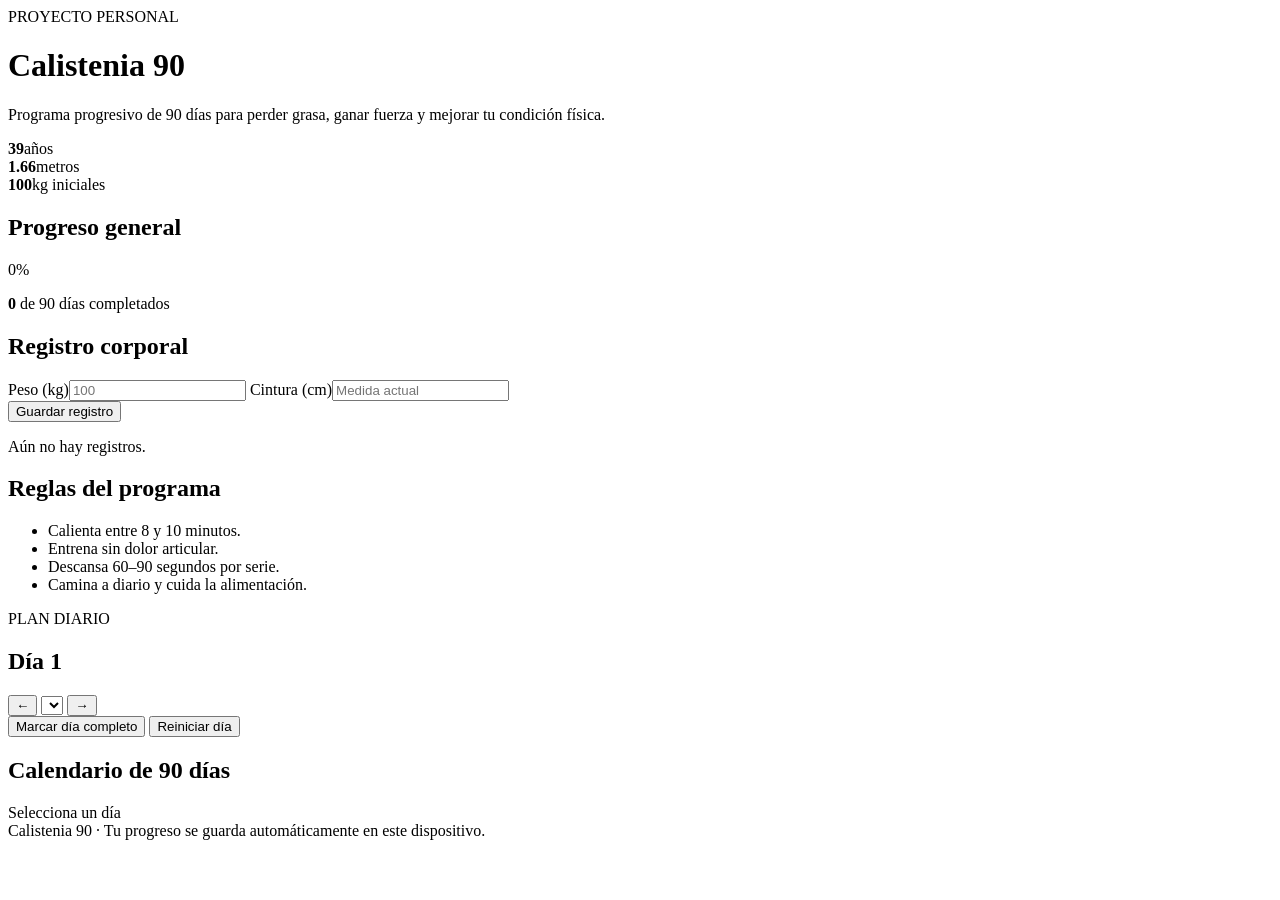
==== calistenia/index.html @ ebe4aa02 "Publicar Calistenia 90 web" ====
<!doctype html>
<html lang="es">
<head>
  <meta charset="utf-8" />
  <meta name="viewport" content="width=device-width, initial-scale=1" />
  <meta name="theme-color" content="#111827" />
  <title>Calistenia 90 - Elmer</title>
  <link rel="stylesheet" href="styles.css" />
</head>
<body>
  <header class="hero">
    <div>
      <span class="eyebrow">PROYECTO PERSONAL</span>
      <h1>Calistenia 90</h1>
      <p>Programa progresivo de 90 días para perder grasa, ganar fuerza y mejorar tu condición física.</p>
    </div>
    <div class="profile-card">
      <div><strong>39</strong><span>años</span></div>
      <div><strong>1.66</strong><span>metros</span></div>
      <div><strong>100</strong><span>kg iniciales</span></div>
    </div>
  </header>

  <main>
    <section class="dashboard grid">
      <article class="card progress-card">
        <div class="card-head"><h2>Progreso general</h2><span id="phaseBadge" class="badge"></span></div>
        <div class="progress-ring" id="progressRing"><span id="progressPercent">0%</span></div>
        <p><strong id="completedDays">0</strong> de 90 días completados</p>
        <div class="bar"><span id="progressBar"></span></div>
      </article>

      <article class="card">
        <h2>Registro corporal</h2>
        <div class="form-grid">
          <label>Peso (kg)<input id="weightInput" type="number" step="0.1" placeholder="100" /></label>
          <label>Cintura (cm)<input id="waistInput" type="number" step="0.1" placeholder="Medida actual" /></label>
        </div>
        <button id="saveMetrics" class="primary">Guardar registro</button>
        <p id="lastMetrics" class="muted">Aún no hay registros.</p>
      </article>

      <article class="card tips">
        <h2>Reglas del programa</h2>
        <ul>
          <li>Calienta entre 8 y 10 minutos.</li>
          <li>Entrena sin dolor articular.</li>
          <li>Descansa 60–90 segundos por serie.</li>
          <li>Camina a diario y cuida la alimentación.</li>
        </ul>
      </article>
    </section>

    <section class="planner card">
      <div class="planner-head">
        <div>
          <span class="eyebrow">PLAN DIARIO</span>
          <h2 id="dayTitle">Día 1</h2>
          <p id="daySubtitle"></p>
        </div>
        <div class="day-nav">
          <button id="prevDay" aria-label="Día anterior">←</button>
          <select id="daySelect" aria-label="Seleccionar día"></select>
          <button id="nextDay" aria-label="Día siguiente">→</button>
        </div>
      </div>
      <div id="exerciseList" class="exercise-list"></div>
      <div class="day-actions">
        <button id="completeDay" class="primary">Marcar día completo</button>
        <button id="resetDay" class="secondary">Reiniciar día</button>
      </div>
    </section>

    <section class="card calendar-section">
      <div class="card-head"><h2>Calendario de 90 días</h2><span class="muted">Selecciona un día</span></div>
      <div id="calendar" class="calendar"></div>
    </section>
  </main>

  <dialog id="videoDialog">
    <button class="close" id="closeDialog">×</button>
    <h3 id="videoTitle"></h3>
    <div class="video-placeholder">
      <span>▶</span>
      <p>Video de referencia del ejercicio</p>
    </div>
    <p id="videoInstructions"></p>
    <a id="videoLink" class="primary link-button" target="_blank" rel="noopener">Buscar demostración en YouTube</a>
  </dialog>

  <footer>Calistenia 90 · Tu progreso se guarda automáticamente en este dispositivo.</footer>
  <script src="app.js"></script>
</body>
</html>
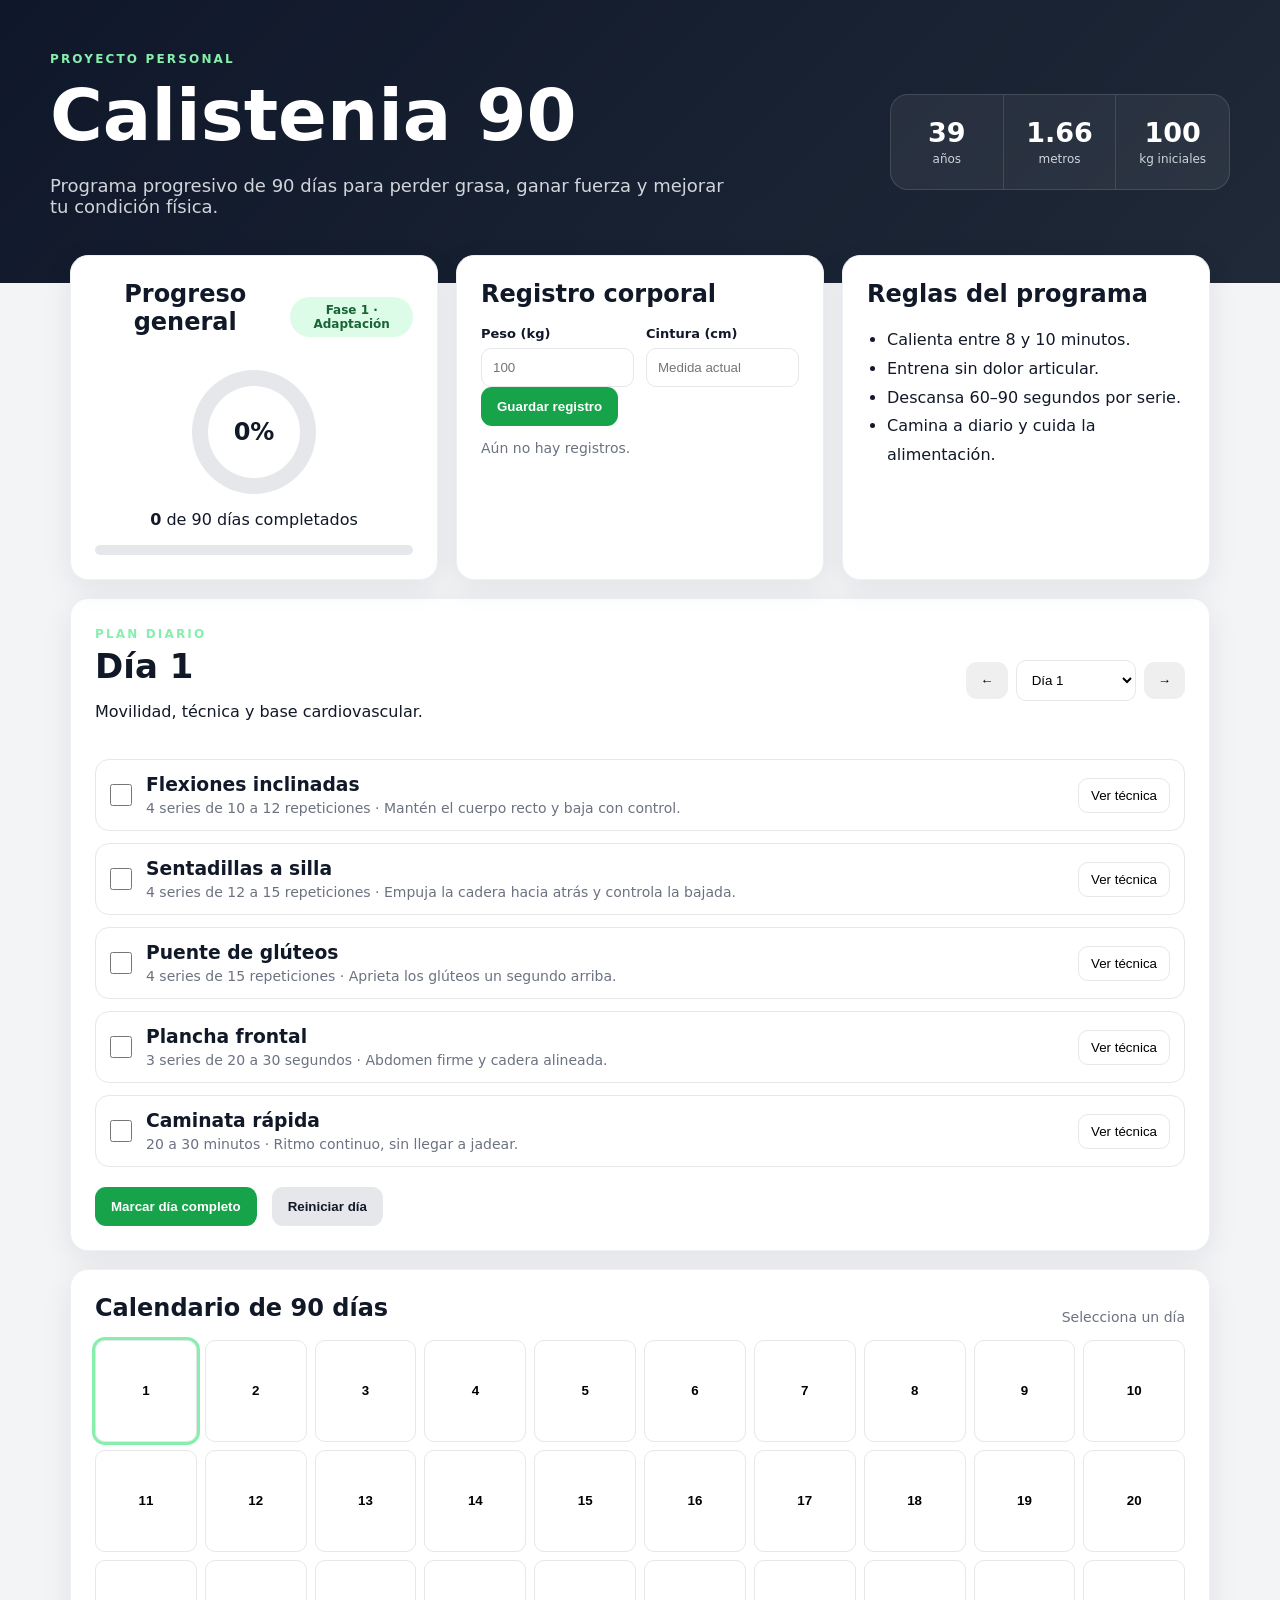
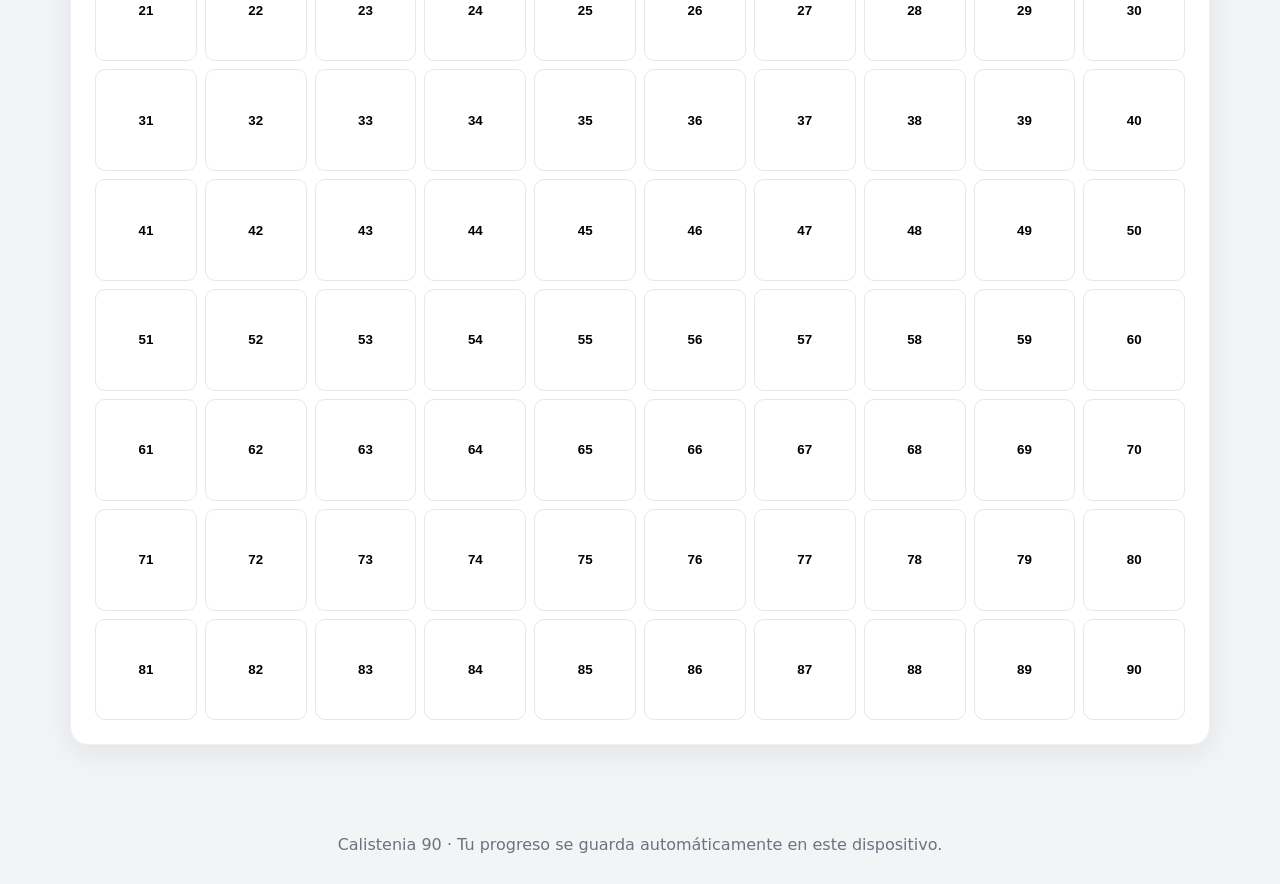
==== commit 358029ba: "Mejora reproductor de videos dentro de la página" ====
--- a/calistenia/index.html
+++ b/calistenia/index.html
@@ -78,14 +78,14 @@
   </main>
 
   <dialog id="videoDialog">
-    <button class="close" id="closeDialog">×</button>
+    <button class="close" id="closeDialog" aria-label="Cerrar video">×</button>
     <h3 id="videoTitle"></h3>
-    <div class="video-placeholder">
-      <span>▶</span>
-      <p>Video de referencia del ejercicio</p>
+    <div class="video-frame">
+      <iframe id="videoPlayer" title="Video de técnica del ejercicio" src="" loading="lazy" allow="accelerometer; autoplay; clipboard-write; encrypted-media; gyroscope; picture-in-picture; web-share" referrerpolicy="strict-origin-when-cross-origin" allowfullscreen></iframe>
     </div>
     <p id="videoInstructions"></p>
-    <a id="videoLink" class="primary link-button" target="_blank" rel="noopener">Buscar demostración en YouTube</a>
+    <p class="video-help">Reproduce el video aquí mismo y luego cierra esta ventana para continuar con tu rutina.</p>
+    <a id="videoLink" class="secondary link-button" target="_blank" rel="noopener">Abrir video en YouTube</a>
   </dialog>
 
   <footer>Calistenia 90 · Tu progreso se guarda automáticamente en este dispositivo.</footer>
--- a/calistenia/styles.css
+++ b/calistenia/styles.css
@@ -0,0 +1,8 @@
+:root{--bg:#f3f4f6;--card:#fff;--ink:#111827;--muted:#6b7280;--line:#e5e7eb;--accent:#16a34a;--accent2:#22c55e;--dark:#0f172a}
+*{box-sizing:border-box}body{margin:0;font-family:Inter,system-ui,-apple-system,Segoe UI,Roboto,sans-serif;background:var(--bg);color:var(--ink)}
+.hero{background:linear-gradient(135deg,#0f172a,#1f2937);color:#fff;padding:48px max(24px,calc((100vw - 1180px)/2));display:flex;justify-content:space-between;gap:30px;align-items:center}.hero h1{font-size:clamp(38px,6vw,72px);margin:6px 0}.hero p{max-width:680px;color:#d1d5db;font-size:18px}.eyebrow{font-size:12px;letter-spacing:.18em;font-weight:800;color:#86efac}.profile-card{display:grid;grid-template-columns:repeat(3,1fr);background:#ffffff10;border:1px solid #ffffff20;border-radius:18px;min-width:340px}.profile-card div{padding:22px;text-align:center;border-right:1px solid #ffffff20}.profile-card div:last-child{border-right:0}.profile-card strong{display:block;font-size:27px}.profile-card span{font-size:12px;color:#d1d5db}
+main{max-width:1180px;margin:-28px auto 60px;padding:0 20px}.grid{display:grid;grid-template-columns:repeat(3,1fr);gap:18px}.card{background:var(--card);border-radius:18px;padding:24px;box-shadow:0 8px 30px rgba(15,23,42,.08);border:1px solid #eef0f3}.card h2{margin:0 0 18px}.card-head,.planner-head,.day-actions{display:flex;justify-content:space-between;gap:15px;align-items:center}.badge{font-size:12px;background:#dcfce7;color:#166534;padding:6px 10px;border-radius:999px;font-weight:700}.progress-card{text-align:center}.progress-ring{width:124px;height:124px;border-radius:50%;margin:16px auto;display:grid;place-items:center;background:conic-gradient(var(--accent) 0%,#e5e7eb 0)}.progress-ring:before{content:"";width:92px;height:92px;border-radius:50%;background:#fff;position:absolute}.progress-ring span{position:relative;font-size:24px;font-weight:800}.bar{height:10px;background:#e5e7eb;border-radius:999px;overflow:hidden}.bar span{display:block;height:100%;width:0;background:var(--accent)}.form-grid{display:grid;grid-template-columns:1fr 1fr;gap:12px}label{font-size:13px;font-weight:700}input,select{width:100%;margin-top:7px;border:1px solid var(--line);border-radius:10px;padding:11px;background:#fff}.primary,.secondary,.day-nav button{border:0;border-radius:11px;padding:12px 16px;font-weight:800;cursor:pointer}.primary{background:var(--accent);color:#fff}.secondary{background:#e5e7eb;color:#111827}.muted{color:var(--muted);font-size:14px}.tips ul{padding-left:20px;line-height:1.8}
+.planner{margin-top:18px}.planner-head{margin-bottom:22px}.planner-head h2{font-size:34px;margin:4px 0}.day-nav{display:flex;gap:8px;align-items:center}.day-nav button{padding:11px 14px}.day-nav select{margin:0;min-width:120px}.exercise-list{display:grid;gap:12px}.exercise{display:grid;grid-template-columns:auto 1fr auto;gap:14px;align-items:center;border:1px solid var(--line);border-radius:14px;padding:14px}.exercise.done{background:#f0fdf4;border-color:#bbf7d0}.exercise input{width:22px;height:22px;margin:0}.exercise h3{margin:0 0 5px}.exercise p{margin:0;color:var(--muted);font-size:14px}.video-btn{border:1px solid var(--line);background:#fff;border-radius:10px;padding:9px 12px;cursor:pointer}.day-actions{margin-top:20px;justify-content:flex-start}.calendar-section{margin-top:18px}.calendar{display:grid;grid-template-columns:repeat(10,1fr);gap:8px}.day-cell{aspect-ratio:1;border:1px solid var(--line);background:#fff;border-radius:10px;font-weight:800;cursor:pointer}.day-cell.active{outline:3px solid #86efac}.day-cell.done{background:#16a34a;color:white;border-color:#16a34a}
+dialog{border:0;border-radius:18px;padding:28px;max-width:560px;width:calc(100% - 32px);box-shadow:0 20px 70px #0005}dialog::backdrop{background:#0008}.close{position:absolute;right:15px;top:12px;border:0;background:none;font-size:28px;cursor:pointer}.video-placeholder{height:260px;border-radius:14px;background:#111827;color:#fff;display:grid;place-items:center;text-align:center}.video-placeholder span{font-size:52px}.video-placeholder p{margin-top:-80px}.link-button{display:inline-block;text-decoration:none;margin-top:10px}footer{text-align:center;color:var(--muted);padding:30px}
+@media(max-width:850px){.hero{flex-direction:column;align-items:flex-start}.profile-card{min-width:0;width:100%}.grid{grid-template-columns:1fr}.calendar{grid-template-columns:repeat(6,1fr)}.planner-head{align-items:flex-start;flex-direction:column}.day-nav{width:100%}.day-nav select{flex:1}}
+@media(max-width:520px){.hero{padding-top:32px}.profile-card div{padding:14px 8px}.exercise{grid-template-columns:auto 1fr}.video-btn{grid-column:2}.calendar{grid-template-columns:repeat(5,1fr)}.form-grid{grid-template-columns:1fr}}
